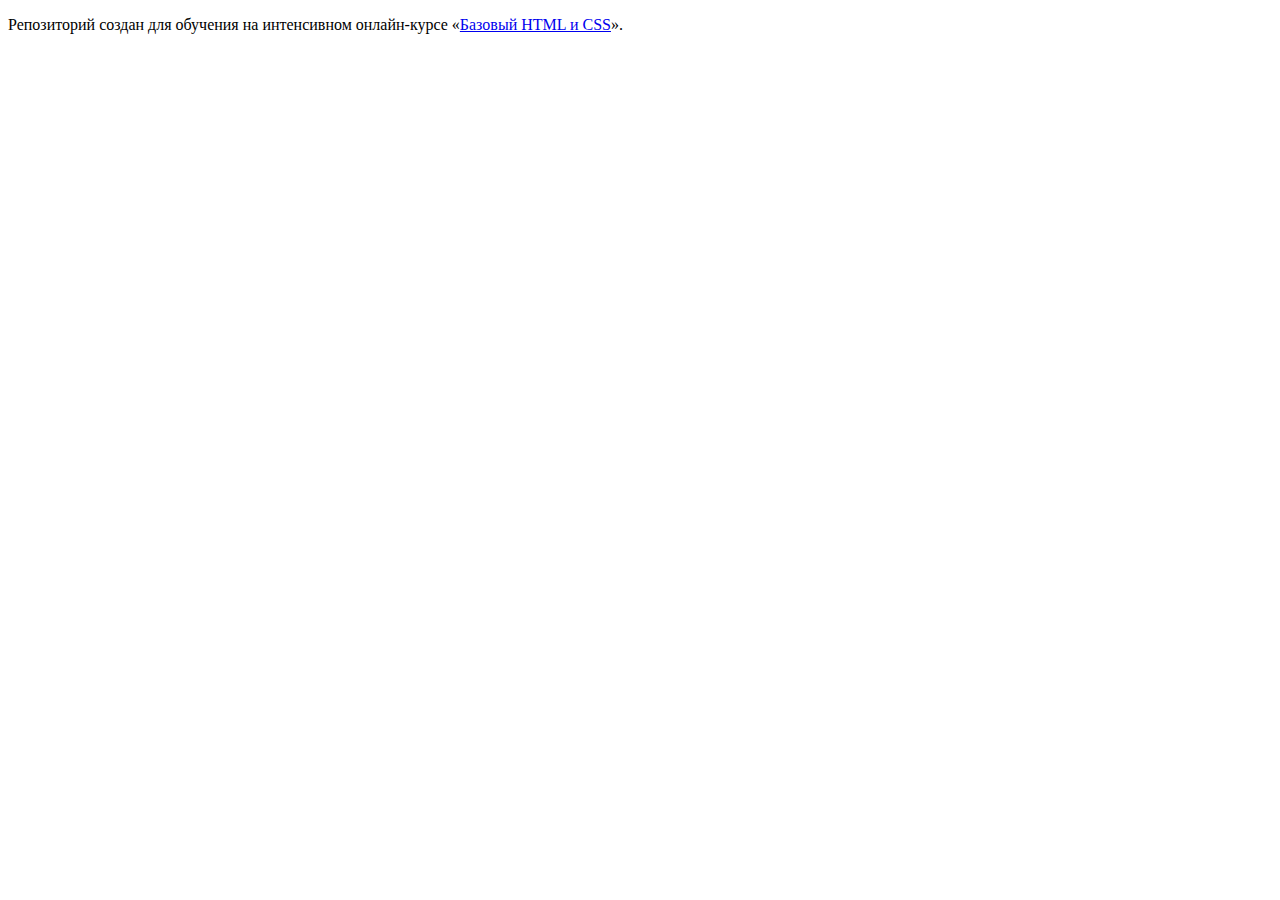
==== index.html @ 3ec3eef1 ":hatching_chick:" ====
<!DOCTYPE html>
<html lang="ru">
  <head>
    <meta charset="utf-8">
    <title>HTML Academy: Девайс</title>
  </head>
  <body>

    <p>Репозиторий создан для обучения на интенсивном онлайн‑курсе «<a href="https://htmlacademy.ru/intensive/htmlcss">Базовый HTML и CSS</a>».</p>

  </body>
</html>
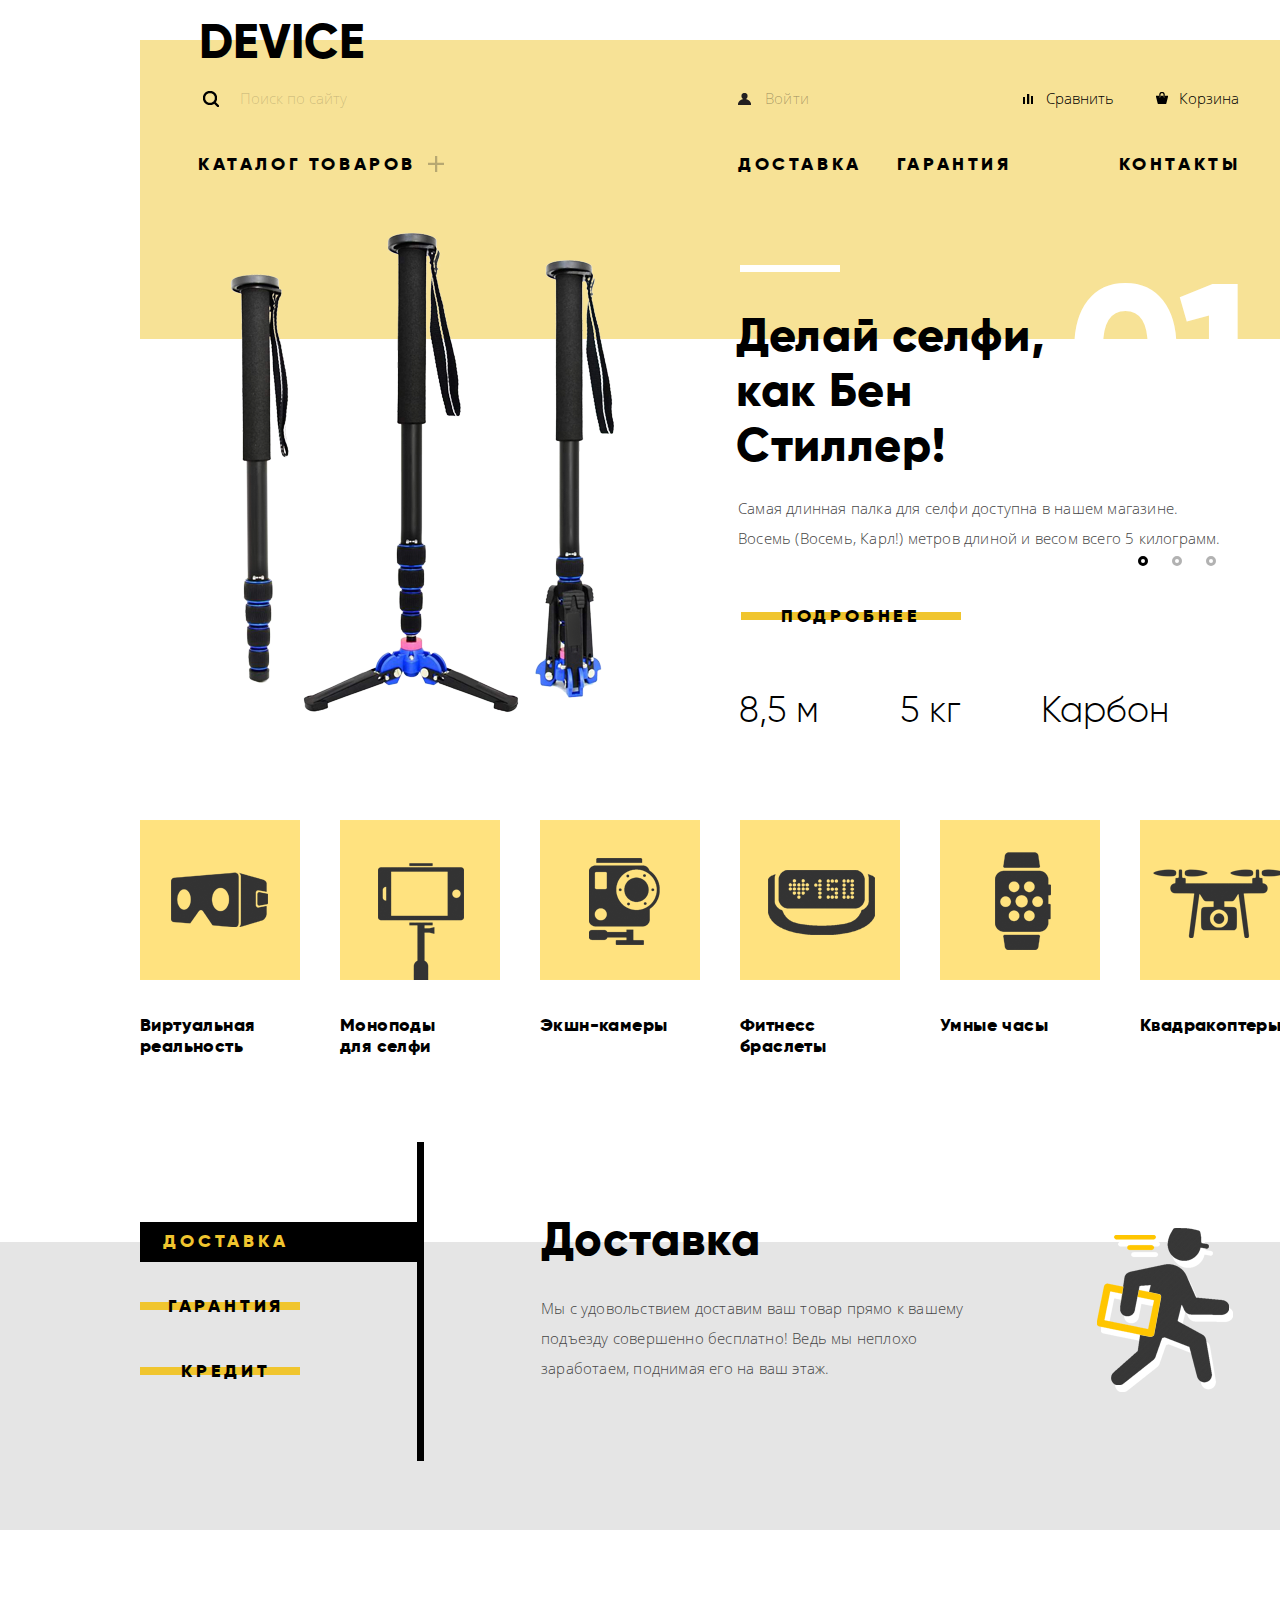
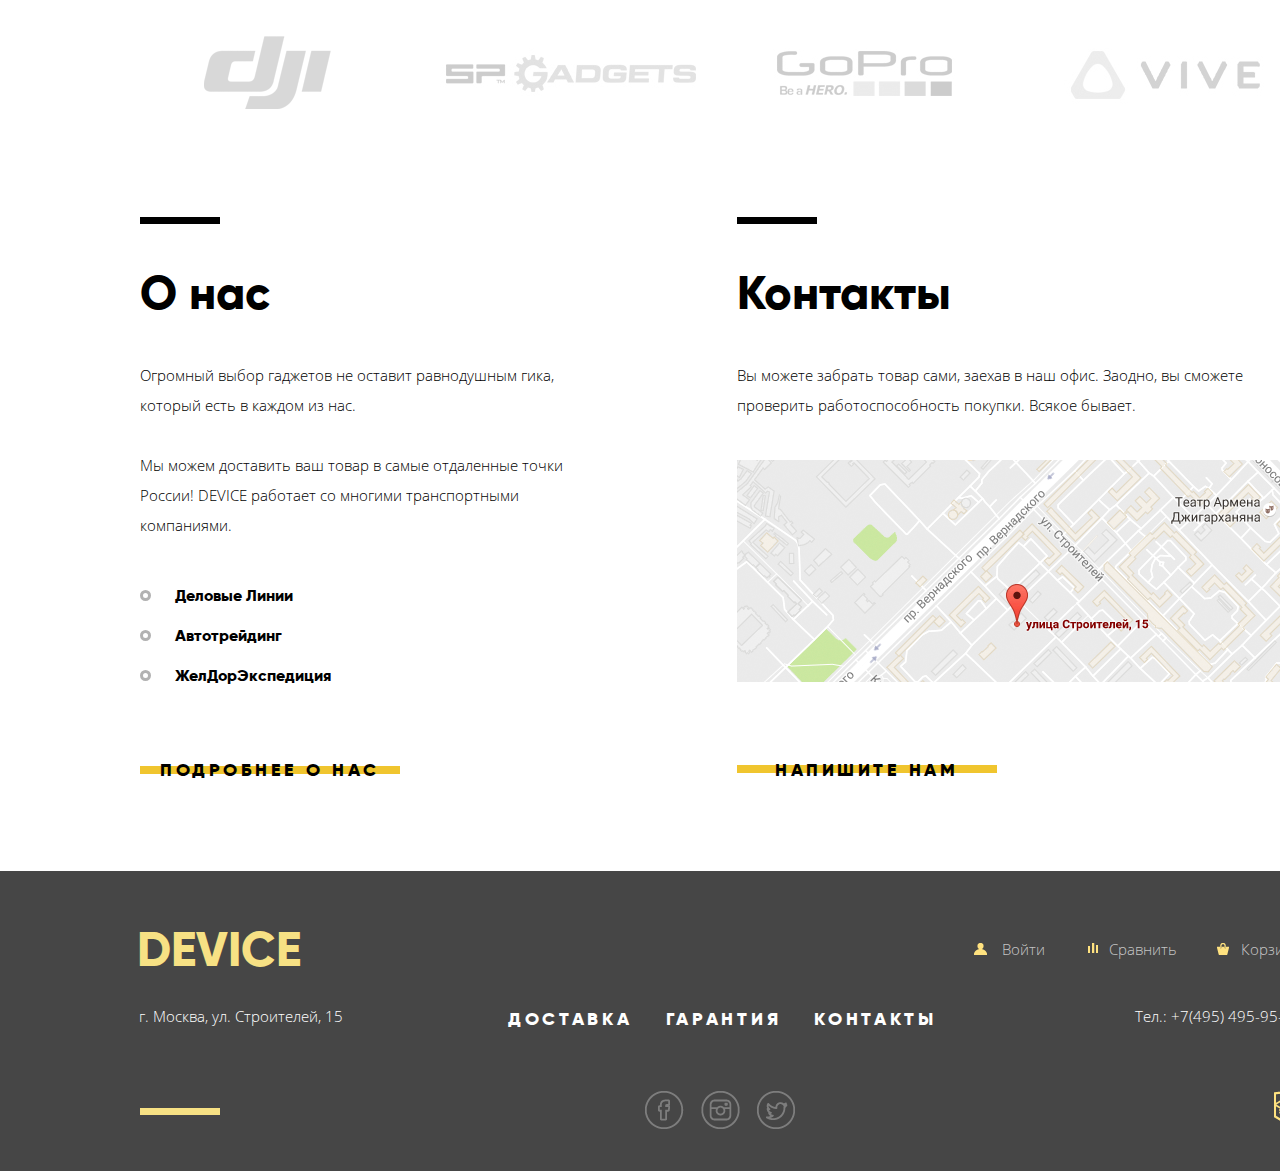
==== commit a5fb11fe: "Изменения" ====
--- a/index.html
+++ b/index.html
@@ -1,12 +1,331 @@
 <!DOCTYPE html>
 <html lang="ru">
-  <head>
-    <meta charset="utf-8">
-    <title>HTML Academy: Девайс</title>
-  </head>
-  <body>
-
-    <p>Репозиторий создан для обучения на интенсивном онлайн‑курсе «<a href="https://htmlacademy.ru/intensive/htmlcss">Базовый HTML и CSS</a>».</p>
-
+<head>
+  <meta charset="UTF-8">
+  <title>Document</title>
+  <link rel="stylesheet" href="css/style.min.css">
+  <link rel="stylesheet" href="css/font-awesome.css">
+</head>
+<body>
+<header class="main-header">
+    <div class="main-header__wrapper  main-header__wrapper--padding">
+      <h1 class="main-header__logo"><a class="main-header__logo-link" href="#">Device</a></h1>
+      <div class="main-header__work">
+        <form class="main-header__form">
+          <input class="main-header__search" type="text" placeholder="Поиск по сайту">
+          <button class="main-header__submit">Найти</button>
+        </form>
+        <ul class="main-header__work-list">
+          <li class="main-header__work-item">
+            <a class="main-header__work-link  main-header__work-link--padding  main-header__work-link--margin2  main-header__work-link--back1" href="#">Войти</a>
+          </li>
+          <li class="main-header__work-item">
+            <a class="main-header__work-link  main-header__work-link--back2  main-header__work-link--margin" href="#">Сравнить</a>
+          </li>
+          <li class="main-header__work-item">
+            <a class="main-header__work-link  main-header__work-link--back3" href="#">Корзина</a>
+          </li>
+        </ul>
+      </div>
+      <ul class="main-nav">
+        <li class="main-nav__item">
+          <a class="main-nav__link  main-nav__link--margin1" href="catalog.html">Каталог товаров</a>
+          <nav class="main-nav__menu">
+            <ul class="main-nav__menu-list">
+              <li class="main-nav__meni-item">
+                <a class="main-nav__menu__link" href="#">Виртуальная реальность</a>
+              </li>
+              <li class="main-nav__meni-item">
+                <a class="main-nav__menu__link" href="#">Моноподы для селфи</a>
+              </li>
+              <li class="main-nav__meni-item">
+                <a class="main-nav__menu__link" href="#">Экшн-камеры</a>
+              </li>
+            </ul>
+            <ul class="main-nav__menu-list  main-nav__menu-list--margin">
+              <li class="main-nav__meni-item">
+                <a class="main-nav__menu__link" href="#">Фитнес-браслеты</a>
+              </li>
+              <li class="main-nav__meni-item">
+                <a class="main-nav__menu__link" href="#">Умные часы</a>
+              </li>
+            </ul>
+            <ul class="main-nav__menu-list">
+              <li class="main-nav__meni-item">
+                <a class="main-nav__menu__link" href="#">Квадрокоптеры</a>
+              </li>
+            </ul>
+          </nav>
+        </li>
+        <li class="main-nav__item">
+          <a class="main-nav__link  main-nav__link--margin2" href="#">Доставка</a>
+        </li>
+        <li class="main-nav__item">
+          <a class="main-nav__link  main-nav__link--margin3" href="#">Гарантия</a>
+        </li>
+        <li class="main-nav__item">
+          <a class="main-nav__link  main-nav__link--margin4" href="#">Контакты</a>
+        </li>
+      </ul>
+    </div>
+  </header>
+
+  <main class="wrapper">
+    <section class="slider">
+      <input class="slider__input" type="radio" id="btn-1" name="toggle" checked>
+      <input class="slider__input" type="radio" id="btn-2" name="toggle">
+      <input class="slider__input" type="radio" id="btn-3" name="toggle">
+      <div class="slider__controls">
+        <label class="slider__label" for="btn-1"></label>
+        <label class="slider__label" for="btn-2"></label>
+        <label class="slider__label" for="btn-3"></label>
+      </div>
+      <div class="slider__list">
+        <div class="slider__item  slider__item--back1">
+            <h2 class="slider__title">Делай селфи, как Бен Стиллер!</h2>
+            <p class="slider__desc">Самая длинная палка для селфи доступна в нашем магазине. Восемь (Восемь, Карл!) метров длиной и весом всего 5 килограмм.
+            </p>
+            <div class="slider__block">
+              <a class="slider__link" href="#">Подробнее</a>
+            </div>
+            <table class="slider__table">
+              <tr class="slider__table-row">
+                <td class="slider__table-column  slider__table-column--padding">8,5 м</td>
+                <td class="slider__table-column  slider__table-column--padding">5 кг</td>
+                <td class="slider__table-column">Карбон</td>
+              </tr>
+              <tr class="slider__table-row">
+                <td class="slider__table-column  slider__table-column--text">Длина палки</td>
+                <td class="slider__table-column  slider__table-column--text">Вес палки</td>
+                <td class="slider__table-column  slider__table-column--text">Материал</td>
+              </tr>
+            </table>
+            <p class="slider__number">01</p>
+        </div>
+        <div class="slider__item  slider__item--back2">
+            <h2 class="slider__title">Худеем правильно!</h2>
+            <p class="slider__desc  slider__desc--padding">Мотивирующие фитнесс-браслеты помогут найти в себе силы не пропускатть занятия и соблюдать диету.</p>
+            <div class="slider__block">
+              <a class="slider__link" href="#">Подробнее</a>
+            </div>
+            <table class="slider__table">
+              <tr class="slider__table-row">
+                <td class="slider__table-column">48 часов</td>
+              </tr>
+              <tr class="slider__table-row">
+                <td class="slider__table-column   slider__table-column--text">Без подзарядки</td>
+              </tr>
+            </table>
+            <p class="slider__number">02</p>
+        </div>
+
+        <div class="slider__item  slider__item--back3">
+            <h2 class="slider__title  slider__title--padding">Порхает как бабочка, жалит как пчела!</h2>
+            <p class="slider__desc  slider__desc--padding2">Этот обычный, на первый взгляд, квадрокоптер оснащен мощным лазером, замаскированным под стандартную камеру.</p>
+            <div class="slider__block">
+              <a class="slider__link" href="#">Подробнее</a>
+            </div>
+            <table class="slider__table">
+              <tr class="slider__table-row">
+                <td class="slider__table-column  slider__table-column--padding  slider__table-column--padding2">800 м</td>
+                <td class="slider__table-column">50 м</td>
+              </tr>
+              <tr class="slider__table-row">
+                <td class="slider__table-column   slider__table-column--text">Дальность полета</td>
+                <td class="slider__table-column   slider__table-column--text">Радиус поражения</td>
+              </tr>
+            </table>
+            <p class="slider__number">03</p>
+        </div>
+
+      </div>
+    </section>
+
+    <section class="popular">
+      <ul class="popular__list">
+        <li class="popular__item">
+          <a href="#" class="popular__link  popular__link--background1">Виртуальная реальность</a>
+        </li>
+        <li class="popular__item">
+          <a href="#" class="popular__link  popular__link--background2  popular__link--padding">Моноподы для селфи</a>
+        </li>
+        <li class="popular__item">
+          <a href="#" class="popular__link  popular__link--background3">Экшн-камеры</a>
+        </li>
+        <li class="popular__item">
+          <a href="#" class="popular__link  popular__link--background4">Фитнесс браслеты</a>
+        </li>
+        <li class="popular__item">
+          <a href="#" class="popular__link  popular__link--background5">Умные часы</a>
+        </li>
+        <li class="popular__item">
+          <a href="#" class="popular__link  popular__link--background6">Квадракоптеры</a>
+        </li>
+      </ul>
+    </section>
+
+    <section class="services">
+      <input class="services__input" type="radio" id="btn-4" name="toggle1" checked>
+      <input class="services__input" type="radio" id="btn-5" name="toggle1">
+      <input class="services__input" type="radio" id="btn-6" name="toggle1">
+      <div class="services__controls">
+        <label class="services__label" for="btn-4">
+          <span class="services__name">
+            <span class="services__name-text">Доставка</span>
+          </span>
+        </label>
+        <label class="services__label" for="btn-5">
+          <span class="services__name">
+            <span class="services__name-text">Гарантия</span>
+          </span>
+        </label>
+        <label class="services__label" for="btn-6">
+          <span class="services__name">
+            <span class="services__name-text">Кредит</span>
+          </span>
+        </label>
+      </div>
+      <div class="services__list">
+        <div class="services__item  services__item--back1">
+          <h3 class="services__title">Доставка</h3>
+          <p class="services__desc">Мы с удовольствием доставим ваш товар прямо к вашему <span>подъезду совершенно бесплатно! Ведь мы неплохо заработаем, поднимая его на ваш этаж.</span>
+          </p>
+        </div>
+        <div class="services__item  services__item--back2">
+          <h3 class="services__title">Гарантия</h3>
+          <p class="services__desc  services__desc--padding">Если из-за возгарания купленного у нас товара у вас сгорит <span>дом &#8212; не периживайте, мы выдадим вам новый. Товар, не дом, конечно же.</span>
+          </p>
+        </div>
+        <div class="services__item  services__item--back3">
+          <h3 class="services__title">Кредит</h3>
+          <p class="services__desc  services__desc--padding2">Залезть в долговую яму стало проще! Кредитные <span>консультанты подберут для вас наиболее выгодные условия кредита. Выгодные для нашего банка, разумеется.</span>
+          </p>
+        </div>
+      </div>
+      <div class="services__background"></div>
+    </section>
+
+    <section class="logotypes">
+        <ul class="logotypes__list">
+           <li class="logotypes__item">
+              <a class="logotypes__link  logotypes__link--background1" href="#"></a>
+           </li>
+            <li class="logotypes__item">
+              <a class="logotypes__link  logotypes__link--background2" href="#"></a>
+           </li>
+            <li class="logotypes__item">
+              <a class="logotypes__link  logotypes__link--background3" href="#"></a>
+           </li>
+            <li class="logotypes__item">
+              <a class="logotypes__link  logotypes__link--background4" href="#"></a>
+           </li>
+        </ul>
+    </section>
+    <section class="information">
+      <div class="information__list  information__list--margin">
+        <h2 class="information__title">О нас</h2>
+        <p class="information__desc">Огромный выбор гаджетов не оставит равнодушным гика, который есть в каждом из нас.</p>
+        <p class="information__desc  information__desc--margin">Мы можем доставить ваш товар в самые отдаленные точки России! DEVICE работает со многими транспортными компаниями.</p>
+        <ul class="infomarmation__delivery-list">
+          <li class="information__delivery-item">
+            <a class="information__delivery-link" href="#">Деловые Линии</a>
+          </li>
+          <li class="information__delivery-item">
+            <a class="information__delivery-link" href="#" >Автотрейдинг</a>
+          </li>
+          <li class="information__delivery-item">
+            <a class="information__delivery-link" href="#">ЖелДорЭкспедиция</a>
+          </li>
+        </ul>
+        <div class="information__block">
+          <a class="information__link" href="#">Подробнее о нас</a>
+        </div>
+      </div>
+      <div class="information__list  information__list--width">
+        <h2 class="information__title">Контакты</h2>
+        <p class="information__desc  information__desc--right">Вы можете забрать товар сами, заехав в наш офис. Заодно, вы сможете проверить работоспособность покупки. Всякое бывает.</p>
+        <a class="information__map" href="map.html" target="_blank"><a>
+        <div class="information__block  information__block--top">
+          <a class="information__button" href="feedback.html" target="_blank">Напишите нам</a>
+        </div>
+      </div>
+    </section>
+  </main>
+
+  <footer class="main-footer">
+    <div class="main-footer__block  main-footer__block--margin">
+      <a class="main-footer__logo" href="#">Device</a>
+      <ul class="main-footer__menu-list">
+        <li class="main-footer__menu-item">
+          <a class="main-footer__menu-link  main-footer__menu-link--back1" href="#">Войти</a>
+        </li>
+        <li class="main-footer__menu-item">
+          <a class="main-footer__menu-link  main-footer__menu-link--back2" href="#">Сравнить</a>
+        </li>
+        <li class="main-footer__menu-item">
+          <a class="main-footer__menu-link  main-footer__menu-link--back3" href="#">Корзина</a>
+        </li>
+      </ul>
+    </div>
+    <div class="main-footer__block  main-footer__block--margin2">
+      <p class="main-footer__block-contact">г. Москва, ул. Строителей, 15</p>
+      <ul class="main-footer__inform-list">
+        <li class="main-footer__inform-item">
+          <a class="main-footer__inform-link" href="#">Доставка</a>
+        </li>
+        <li class="main-footer__inform-item">
+          <a class="main-footer__inform-link" href="#">Гарантия</a>
+        </li>
+        <li class="main-footer__inform-item">
+          <a class="main-footer__inform-link" href="#">Контакты</a>
+        </li>
+      </ul>
+      <p class="main-footer__block-contact">Тел.: +7(495) 495-95-95</p>
+    </div>
+    <div class="main-footer__block">
+      <div class="main-footer__box"></div>
+      <ul class="main-footer__social">
+        <li class="main-footer__social-item">
+          <a class="main-footer__social-link  main-footer__social-link--fb" href="#">Facebook</a>
+        </li>
+        <li class="main-footer__social-item">
+          <a class="main-footer__social-link  main-footer__social-link--inst" href="#">Twitter</a>
+        </li>
+        <li class="main-footer__social-item">
+          <a class="main-footer__social-link  main-footer__social-link--tw" href="#">Skype</a>
+        </li>
+      </ul>
+      <a class="main-footer__logo-html" href="#">Логотип HTMLAcademy</a>
+    </div>
+  </footer>
+
+  <div class="feedback">
+    <form class="feedback__form" action="#">
+      <label class="feedback__title">
+        <span class="feedback__name">Ваше имя:</span>
+        <input class="feedback__input" type="text" name="firstname" placeholder="Представьтесь пожалуйста">
+      </label>
+      <label class="feedback__title">
+        <span class="feedback__name">Ваш e-mail:</span>
+        <input class="feedback__input" type="text" name="email" placeholder="Для отправки ответа">
+      </label>
+      <label class="feedback__title  feedback__title--margin">
+        <span class="feedback__name  feedback__name--margin">Текст письма:</span>
+        <textarea class="feedback__textarea" name="feedback-textarea" cols="30" rows="10" placeholder="В свободной форме"></textarea>
+      </label>
+      <div class="feedback__box">
+        <button class="feedback__button">Отправить</button>
+      </div>
+    </form>
+    <button class="feedback__close" type="submit">Закрыть</button>
+  </div>
+  <div class="overlay"></div>
+  <div class="mappopup">
+    <div id="yandex-map"></div>
+    <button class="mappopup__close" type="submit">Закрыть</button>
+  </div>
+
+  <script src="js/popup.js"></script>
+  <script type="text/javascript" charset="utf-8" async src="https://api-maps.yandex.ru/services/constructor/1.0/js/?sid=axMKUWhs2ob51MTgfNLLD0__fMbJpVZ6&amp;width=994&amp;height=593&amp;lang=ru_RU&amp;sourceType=constructor&amp;scroll=true&amp;id=yandex-map"></script>
   </body>
-</html>
+  </html>
--- a/css/style.min.css
+++ b/css/style.min.css
@@ -0,0 +1,2 @@
+/*! normalize.css v4.1.1 | MIT License | github.com/necolas/normalize.css */
+body,html{height:100%}html{-ms-text-size-adjust:100%;-webkit-text-size-adjust:100%;font-family:sans-serif}body{margin:0;display:flex;flex-direction:column;background:#fff;font-size:15px;color:#000;font-family:"Gilroy",arial,sans-serif;font-weight:800;font-style:normal;background:gray}article,aside,details,figcaption,figure,footer,header,main,menu,nav,section,summary{display:block}audio,canvas,progress,video{display:inline-block}audio:not([controls]){display:none;height:0}progress,sub,sup{vertical-align:baseline}[hidden],template{display:none}a{background-color:transparent;-webkit-text-decoration-skip:objects}a:active,a:hover{outline-width:0}abbr[title]{border-bottom:none;text-decoration:underline dotted}b,strong{font-weight:bolder}dfn{font-style:italic}h1{font-size:2em;margin:.67em 0}mark{background-color:#ff0;color:#000}small{font-size:80%}sub,sup{font-size:75%;line-height:0;position:relative}sub{bottom:-.25em}sup{top:-.5em}img{border-style:none}svg:not(:root){overflow:hidden}code,kbd,pre,samp{font-family:monospace,monospace;font-size:1em}figure{margin:1em 40px}hr{box-sizing:content-box;height:0}button,input,select,textarea{font:inherit;margin:0}optgroup{font-weight:700}button,hr,input{overflow:visible}button,select{text-transform:none}[type=reset],[type=submit],button,html [type=button]{-webkit-appearance:button}[type=button]::-moz-focus-inner,[type=reset]::-moz-focus-inner,[type=submit]::-moz-focus-inner,button::-moz-focus-inner{border-style:none;padding:0}[type=button]:-moz-focusring,[type=reset]:-moz-focusring,[type=submit]:-moz-focusring,button:-moz-focusring{outline:1px dotted ButtonText}fieldset{border:1px solid silver;margin:0 2px;padding:.35em .625em .75em}legend{color:inherit;display:table;max-width:100%;white-space:normal}textarea{overflow:auto}[type=checkbox],[type=radio],legend{box-sizing:border-box;padding:0}[type=number]::-webkit-inner-spin-button,[type=number]::-webkit-outer-spin-button{height:auto}[type=search]{-webkit-appearance:textfield;outline-offset:-2px}[type=search]::-webkit-search-cancel-button,[type=search]::-webkit-search-decoration{-webkit-appearance:none}::-webkit-input-placeholder{color:inherit;opacity:.54}::-webkit-file-upload-button{-webkit-appearance:button;font:inherit}@font-face{font-family:"Gilroy";src:url(../fonts/gilroy/Gilroyextrabold.ttf);font-weight:800;font-style:normal}@font-face{font-family:"Gilroy";src:url(../fonts/gilroy/Gilroylight.ttf);font-weight:300;font-style:normal}@font-face{font-family:"OpenSans";src:url(../fonts/open_sans/OpenSans-Light.ttf);font-weight:300;font-style:normal}@font-face{font-family:"OpenSans";src:url(../fonts/open_sans/OpenSans-Regular.ttf);font-weight:400;font-style:normal}.main-header{position:relative;margin:0 auto;width:1440px;background:#fff}.main-header__wrapper{margin-top:40px;margin-left:140px;margin-right:140px;padding-top:43px;padding-bottom:166px;background:#f7e296;z-index:2}.main-header__logo{position:absolute;top:0;left:139px;margin:0 0 17px}.main-header__logo-link{display:inline-block;margin-left:60px;margin-top:18px;font-size:48px;line-height:48px;text-transform:uppercase;text-decoration:none;cursor:pointer;color:#000;letter-spacing:.3px}.main-header__logo-link:hover{color:#464646}.main-header__logo-link:active{color:#666}.main-header__work{display:flex;justify-content:space-between;margin-right:20px;margin-bottom:42px;background:#f7e296}.main-header__form{display:flex;position:relative;margin-left:60px}.main-header__form::before{content:'';position:absolute;top:8px;left:3px;width:16px;height:16px;background:url(../img/sprites.png) -460px -5px no-repeat}.main-header__form:active .main-header__submit,.main-header__form:focus .main-header__submit,.main-header__search:focus+.main-header__submit{opacity:1}.main-header__search{margin:0;padding:0 80px 0 40px;outline:0;border:0;width:237px;font-family:"OpenSans",arial,sans-serif;height:30px;font-weight:300;color:rgba(0,0,0,.3);background:#f7e296}.main-header__search:hover{color:rgba(0,0,0,.6)}.main-header__search:focus{box-shadow:0 2px 0 #000;color:#000}.main-header__submit{position:absolute;right:-53px;bottom:-2px;margin:0;padding:5px;background:#fff;font-family:"OpenSans",arial,sans-serif;outline:0;font-weight:300;line-height:15px;border:2px solid #000;opacity:0}.main-header__submit:hover{color:#fff;background:#000}.main-header__submit:active{background:#000;color:rgba(255,255,255,.3)}.main-header__work-list{display:flex;justify-content:flex-end;flex-grow:1;margin:5px 41px 0 0;padding:0;list-style:none;font-family:"OpenSans",arial,sans-serif}.main-header__work-item,.main-nav__item:hover .main-nav__menu{display:flex}.main-header__work-link{position:relative;display:block;margin-right:0;margin-left:40px;text-decoration:none;color:#000;font-weight:300;padding-left:25px}.main-header__work-link--margin{margin-left:61px}.main-header__work-link--margin2{margin-right:151px}.main-header__work-link--padding{font-weight:300;color:rgba(0,0,0,.3);padding-left:0;margin-left:18px}.main-header__work-link--back1{padding-left:29px;letter-spacing:.2px}.main-header__work-link--back1::before{background:url(../img/sprites.png) -763px -3px no-repeat}.main-header__work-link--back1:hover::before{background:url(../img/sprites.png) -740px -3px no-repeat}.main-header__work-link--back1:active::before{background:url(../img/sprites.png) -671px -3px no-repeat}.main-header__work-link--back2::before{background:url(../img/sprites.png) -137px -2px no-repeat}.main-header__work-link--back2:hover::before{background:url(../img/sprites.png) -177px -2px no-repeat}.main-header__work-link--back2:active::before{background:url(../img/sprites.png) -197px -2px no-repeat}.main-header__work-link--back3::before{background:url(../img/sprites.png) -5px -4px no-repeat}.main-header__work-link--back3:hover::before{background:url(../img/sprites.png) -49px -4px no-repeat}.main-header__work-link--back3:active::before{background:url(../img/sprites.png) -71px -4px no-repeat}.main-header__work-link:hover{color:#7a7152}.main-header__work-link:active{color:#b8a974}.main-header__work-link::before{content:'';position:absolute;top:3px;left:2px;width:15px;height:14px}.main-nav{display:flex;flex-wrap:nowrap;list-style:none;margin:0 57px 0 58px;padding:0;font-weight:300;background:#f7e296}.main-nav__item,.main-nav__link{position:relative}.main-nav__link{display:block;text-decoration:none;color:#000;font-size:18px;line-height:18px;text-transform:uppercase;font-weight:800;letter-spacing:3.6px}.main-nav__link--margin1{padding-right:28px}.main-nav__link--margin1::before{content:'';position:absolute;top:0;right:0;width:16px;height:17px;background:url(../img/sprites.png) -382px -4px no-repeat}.main-nav__link--margin2{margin-left:294px;flex-grow:2}.main-nav__link--margin3{margin-left:35px;margin-right:107px;flex-grow:2}.main-nav__link:hover{color:rgba(0,0,0,.6)}.main-nav__link:hover::before{background:url(../img/sprites.png) -408px -4px no-repeat}.main-nav__link:active{color:rgba(0,0,0,.3)}.main-nav__link:active::before{background:url(../img/sprites.png) -434px -4px no-repeat}.main-nav__menu{display:none;position:absolute;top:20px;left:-58px;width:1040px;margin:0;padding:16px 60px 26px;background:#f7e296;z-index:10}.main-nav__menu-list{list-style:none;padding:7px 0;margin:0 60px 0 0}.main-nav__menu-list--margin{margin-right:75px}.main-nav__menu__link{display:inline-block;margin-bottom:0;text-decoration:none;font-family:"OpenSans",arial,sans-serif;color:#000;font-size:15px;line-height:36px;letter-spacing:.1px}.main-nav__menu__link:hover{color:rgba(0,0,0,.6)}.main-nav__menu__link:active{color:rgba(0,0,0,.3)}.popular{margin:-19px 140px 55px}.popular__list{display:flex;flex-wrap:nowrap;justify-content:space-between;margin:0;padding:0;list-style:none}.popular__item{width:160px;margin-right:40px}.popular__item:nth-child(6n+6){margin-right:0}.popular__link{display:block;padding-top:195px;padding-bottom:30px;color:#000;font-size:18px;line-height:21px;text-decoration:none;letter-spacing:.4px}.popular__link--padding{padding-right:50px}.information__block:active .information__button,.information__block:active .information__link,.popular__link:active{color:rgba(0,0,0,.3)}.popular__link--background1{background:url(../img/sprites3.png) -633px -28px no-repeat,url(../img/popular.png) no-repeat}.popular__link--background1:hover{background:url(../img/sprites3.png) -633px -28px no-repeat,url(../img/popular-1.png) no-repeat}.popular__link--background1:active{background:url(../img/sprites3.png) -890px -28px no-repeat,url(../img/popular-1.png) no-repeat}.popular__link--background2{background:url(../img/sprites3.png) -1140px -37px no-repeat,url(../img/popular.png) no-repeat}.popular__link--background2:hover{background:url(../img/sprites3.png) -1140px -37px no-repeat,url(../img/popular-1.png) no-repeat}.popular__link--background2:active{background:url(../img/sprites3.png) -1386px -37px no-repeat,url(../img/popular-1.png) no-repeat}.popular__link--background3{background:url(../img/sprites3.png) -1621px -42px no-repeat,url(../img/popular.png) no-repeat}.popular__link--background3:hover{background:url(../img/sprites3.png) -1621px -42px no-repeat,url(../img/popular-1.png) no-repeat}.popular__link--background3:active{background:url(../img/sprites3.png) -1852px -42px no-repeat,url(../img/popular-1.png) no-repeat}.popular__link--background4{background:url(../img/sprites3.png) -2104px -30px no-repeat,url(../img/popular.png) no-repeat}.popular__link--background4:hover{background:url(../img/sprites3.png) -2104px -30px no-repeat,url(../img/popular-1.png) no-repeat}.popular__link--background4:active{background:url(../img/sprites3.png) -2371px -30px no-repeat,url(../img/popular-1.png) no-repeat}.popular__link--background5{background:url(../img/sprites3.png) -2611px -48px no-repeat,url(../img/popular.png) no-repeat}.popular__link--background5:hover{background:url(../img/sprites3.png) -2611px -48px no-repeat,url(../img/popular-1.png) no-repeat}.popular__link--background5:active{background:url(../img/sprites3.png) -2827px -48px no-repeat,url(../img/popular-1.png) no-repeat}.popular__link--background6{background:url(../img/sprites3.png) -67px -31px no-repeat,url(../img/popular.png) no-repeat}.popular__link--background6:hover{background:url(../img/sprites3.png) -67px -31px no-repeat,url(../img/popular-1.png) no-repeat}.popular__link--background6:active{background:url(../img/sprites3.png) -359px -31px no-repeat,url(../img/popular-1.png) no-repeat}.logotypes{margin-left:100px;margin-right:140px;margin-bottom:93px}.logotypes__list{display:flex;justify-content:space-between;list-style:none}.logotypes__link{display:block;width:260px;height:100px}.logotypes__link--background1{background:url(../img/logo-1.png) no-repeat}.logotypes__link--background1:hover{background:url(../img/logo-1-2.png) no-repeat}.logotypes__link--background2{background:url(../img/logo-2.png) no-repeat}.logotypes__link--background2:hover{background:url(../img/logo-2-2.png) no-repeat}.logotypes__link--background3{background:url(../img/logo-3.png) no-repeat}.logotypes__link--background3:hover{background:url(../img/logo-3-2.png) no-repeat}.logotypes__link--background4{background:url(../img/logo-4.png) no-repeat}.logotypes__link--background4:hover{background:url(../img/logo-4-2.png) no-repeat}.wrapper{flex:1 0 auto;width:1440px;margin:0 auto;background:#fff}.information{display:flex;margin-left:140px;margin-right:140px;padding-bottom:82px}.information__list{width:51%}.information__list--width{width:49%}.information__list--margin{margin-right:10px}.information__title{position:relative;margin:0 0 43px;padding-top:53px;font-size:47px;line-height:47px}.information__title::before{content:'';position:absolute;top:0;left:0;width:80px;height:7px;background:#000}.information__desc{margin:0 0 30px;padding:0 120px 0 0;font-family:"OpenSans",arial,sans-serif;line-height:30px;font-weight:300}.information__desc--margin{margin-bottom:46px}.information__desc--right{padding-right:40px;margin-bottom:40px}.infomarmation__delivery-list{padding:0;margin:0 0 67px;list-style-type:none}.information__delivery-link{position:relative;display:block;margin-bottom:21px;padding-left:35px;font-size:16px;color:#000;text-decoration:none}.information__delivery-link::before{content:'';position:absolute;top:4px;left:0;width:5px;height:5px;border-radius:50%;border:3px solid #b2b2b2}.information__block{text-align:center;width:260px}.information__block::after{content:'';position:relative;display:block;top:-15px;z-index:1;border-bottom:8px solid #f0c52e}.information__block--top::after{top:-16px}.information__block:hover{background:#f0c52e}.information__link{position:relative;display:inline-block;margin:0;padding-top:7px;text-decoration:none;text-transform:uppercase;color:#000;font-size:18px;text-align:center;letter-spacing:3.5px;z-index:2}.information__map{display:block;margin-bottom:70px;width:560px;height:222px;background:url(../img/map.png) no-repeat,#ebecec}.information__button{position:relative;display:inline-block;margin:0;padding-top:7px;text-decoration:none;text-transform:uppercase;color:#000;background:0 0;border:none;outline:none;font-size:18px;text-align:center;letter-spacing:3.5px;z-index:2}.main-footer{margin:0 auto;width:1164px;padding-left:137px;padding-right:139px;padding-bottom:40px;background:#464646}.main-footer__block{display:flex;justify-content:space-between;vertical-align:middle}.main-footer__block--margin{margin-top:55px;margin-bottom:27px}.main-footer__block--margin2{margin-left:2px;margin-bottom:57px}.main-footer__menu-list{display:flex;margin-top:13px;list-style:none;font-family:"OpenSans",arial,sans-serif;font-weight:300}.main-footer__menu-link{display:block;position:relative;margin-left:40px;padding-left:24px;text-decoration:none;color:rgba(255,255,255,.7)}.main-footer__menu-link:hover{color:#fff}.main-footer__menu-link:active{color:rgba(255,255,255,.3)}.main-footer__menu-link::before{content:'';position:absolute;top:4px;left:0;width:14px;height:14px}.main-footer__menu-link--back1{padding-left:28px}.main-footer__menu-link--back1::before{background:url(../img/sprites.png) -648px -5px no-repeat}.main-footer__menu-link--back1:hover::before{background:url(../img/sprites.png) -694px -5px no-repeat}.main-footer__menu-link--back1:active::before{background:url(../img/sprites.png) -717px -5px no-repeat}.main-footer__menu-link--back2{padding-left:21px;margin-left:43px}.main-footer__menu-link--back2::before{background:url(../img/sprites.png) -157px -5px no-repeat}.main-footer__menu-link--back2:hover::before{background:url(../img/sprites.png) -217px -5px no-repeat}.main-footer__menu-link--back2:active::before{background:url(../img/sprites.png) -237px -5px no-repeat}.main-footer__menu-link--back3::before{background:url(../img/sprites.png) -27px -5px no-repeat}.main-footer__menu-link--back3:hover::before{background:url(../img/sprites.png) -93px -5px no-repeat}.main-footer__menu-link--back3:active::before{background:url(../img/sprites.png) -115px -5px no-repeat}.main-footer__logo{font-size:48px;line-height:48px;text-decoration:none;text-transform:uppercase;color:#f7e184}.main-footer__logo:hover{color:#f0c52e}.main-footer__logo:active{color:#796c3f}.main-footer__block-contact{margin:0;font-family:"OpenSans",arial,sans-serif;font-size:15px;line-height:30px;font-weight:300;text-decoration:none;color:#fff}.main-footer__inform-list{display:flex;list-style:none;margin:3px auto 0 165px;padding:0}.main-footer__inform-link{display:block;margin-right:33px;font-size:18px;line-height:30px;color:#fff;letter-spacing:3.7px;text-transform:uppercase;text-decoration:none}.main-footer__inform-link--margin{margin-right:43px}.main-footer__inform-link:hover{color:rgba(255,255,255,.6)}.main-footer__inform-link:active{color:rgba(255,255,255,.3)}.main-footer__box{margin-top:auto;margin-bottom:auto;margin-left:3px;width:80px;height:7px;background:#f7e184}.main-footer__social{display:flex;list-style:none;padding:0;margin:0 auto 0 425px}.main-footer__social-link{display:block;margin-right:16px;width:40px;height:40px;font-size:0}.main-footer__social-link--fb{background:url(../img/sprites2.png) -5px -5px no-repeat}.main-footer__social-link--fb:hover{background:url(../img/sprites2.png) -54px -5px no-repeat}.main-footer__social-link--fb:active{background:url(../img/sprites2.png) -103px -5px no-repeat}.main-footer__social-link--inst{background:url(../img/sprites2.png) -152px -5px no-repeat}.main-footer__social-link--inst:hover{background:url(../img/sprites2.png) -201px -5px no-repeat}.main-footer__social-link--inst:active{background:url(../img/sprites2.png) -250px -5px no-repeat}.main-footer__social-link--tw{background:url(../img/sprites2.png) -299px -5px no-repeat}.main-footer__social-link--tw:hover{background:url(../img/sprites2.png) -347px -5px no-repeat}.main-footer__social-link--tw:active{background:url(../img/sprites2.png) -395px -5px no-repeat}.main-footer__logo-html{width:27px;height:37px;font-size:0;background:url(../img/sprites.png) -257px -5px no-repeat}.main-footer__logo-html:hover{background:url(../img/sprites.png) -294px -5px no-repeat}.main-footer__logo-html:active{background:url(../img/sprites.png) -331px -5px no-repeat}.device-title{margin-top:38px;margin-left:200px;margin-bottom:17px;font-size:47px;line-height:47px;letter-spacing:.5px}.breadcrumbs{display:flex;padding:0;margin:0 0 41px 200px;list-style:none}.breadcrumbs__link{display:block;position:relative;margin-right:20px;padding-right:19px;text-decoration:none;font-size:14px;line-height:36px;font-family:"OpenSans",arial,sans-serif;font-weight:300;cursor:pointer}.breadcrumbs__link,.breadcrumbs__link:link{color:rgba(0,0,0,.3)}.breadcrumbs__link:hover{color:rgba(0,0,0,.6)}.breadcrumbs__link:active{color:rgba(0,0,0,.1)}.breadcrumbs__link::after{content:'';position:absolute;right:0;top:15px;width:4px;height:7px;background:url(../img/sprites.png) -368px -5px no-repeat}.breadcrumbs__link--back::after{background:0 0}.breadcrumbs__link--back{cursor:text}.breadcrumbs__link--back:active,.breadcrumbs__link--back:hover,.breadcrumbs__link--back:link{color:rgba(0,0,0,.3)}.product-filter{display:flex}.filter{width:468px;background:#eee}.filter__title{margin:0;padding:27px 68px 27px 200px;font-size:16px;line-height:16px;text-transform:uppercase;letter-spacing:3.7px;background:#dbdbdb}.filter__form{margin-right:68px;padding-top:69px;background:#eee}.filter__range{border-top:2px solid #000}.filter__range--margin{padding-bottom:3px}.filter__range{padding-top:11px;margin-bottom:29px;margin-left:198px}.filter__controls{position:relative}.filter__controls-title{display:block;font-size:18px;margin-bottom:20px;letter-spacing:.3px}.filter__controls-title--margin{margin-bottom:17px}.filter__scale{margin-top:36px;margin-bottom:15px;height:2px;background:#dbdbdb}.filter__bar{height:2px;background:#91c92f;margin-right:80px}.filter__toggle{position:absolute;top:51px;left:0;width:11px;height:11px;border-radius:50%;border:2px solid #000;background:#fff;cursor:pointer}.filter__toggle:active{border-color:#fff;background:#7eae29;box-shadow:0 2px 5px rgba(0,0,0,.75)}.filter__toggle--max{left:112px}.filter__price{display:flex;font-size:14px;line-height:22px;font-weight:300;color:#dbdbdb}.filter__max-price,.filter__min-price{margin-left:10px;width:40px;color:#dbdbdb;border:none;outline:none;background:#eee}.filter__checkbox,.filter__radio{position:relative;padding-left:40px;font-family:"OpenSans",arial,sans-serif;font-size:14px;line-height:40px;font-weight:300;color:#000;display:block}.filter__checkbox-input,.filter__radio-input{display:none}.filter__checkbox-input+.filter__checkbox-indicator{position:absolute;top:9px;left:0;width:23px;height:23px;background:#dbdbdb}.filter__checkbox-input+.filter__checkbox-indicator:hover{background:#cecece}.filter__checkbox-input+.filter__checkbox-indicator:active{background:#c4c4c4}.filter__checkbox-input:checked+.filter__checkbox-indicator::after{content:"";position:absolute;top:7px;left:7px;width:8px;height:4px;border-bottom:2px solid #000;border-left:2px solid #000;transform:rotate(-45deg)}.filter__radio-input+.filter__radio-indicator{position:absolute;top:7px;left:0;width:20px;height:20px;border:2px solid #dbdbdb;border-radius:50%}.filter__radio-input+.filter__radio-indicator:hover{border-color:#cecece}.filter__radio-input+.filter__radio-indicator:active{border-color:#c4c4c4}.filter__radio-input:checked+.filter__radio-indicator::after{content:"";position:absolute;top:50%;left:50%;margin-left:-5px;margin-top:-5px;width:6px;height:6px;border:2px solid #000;border-radius:50%}.filter__block{margin:0 0 30px 200px;padding:6px 0 0;text-align:center}.feedback__box::after,.filter__block::after,.product__block::after{content:'';position:relative;top:-16px;z-index:1;display:block;border-bottom:8px solid #f0c52e}.filter__block:hover{background:#f0c52e}.filter__block:active .filter__button{color:rgba(0,0,0,.3)}.filter__button{position:relative;margin:3px 0 0;text-transform:uppercase;border:none;outline:none;color:#000;font-size:18px;text-align:center;background:0 0;z-index:2;letter-spacing:3.8px}.product{padding-bottom:73px;width:970px;background:#fff}.product__filter-title{margin:0;padding:27px 0;font-size:16px;line-height:16px;text-transform:uppercase;letter-spacing:3.5px}.product__sort{display:flex;justify-content:space-between;padding-left:72px;padding-right:140px;background:#ebebeb}.product__sort-list{display:flex;list-style:none;font-family:"OpenSans",arial,sans-serif;margin-top:23px;margin-right:auto;margin-left:12px}.product__sort-link{margin-right:29px;text-decoration:none;font-size:14px;line-height:18px;color:rgba(0,0,0,.3)}.product__sort-link:hover{color:rgba(0,0,0,.6)}.product__sort-link--active,.product__sort-link:active{color:#000}.product__arrow{display:flex}.product__link{display:block;margin-top:30px;margin-left:24px;width:17px;height:9px;font-size:0}.product__link--back1{background:url(../img/sprites.png) -567px -5px no-repeat}.product__link--back1:hover{background:url(../img/sprites.png) -594px -5px no-repeat}.product__link--back1:active{background:url(../img/sprites.png) -621px -5px no-repeat}.product__link--back2{background:url(../img/sprites.png) -513px -5px no-repeat}.product__link--back2:hover{background:url(../img/sprites.png) -540px -5px no-repeat}.product__link--back2:active{background:url(../img/sprites.png) -486px -5px no-repeat}.product__link--active2{background:url(../img/sprites.png) -486px -5px no-repeat no-repeat}.product__list{display:flex;padding:0;margin:69px 0 41px 72px;flex-wrap:wrap;list-style:none}.product__item{position:relative;margin-right:40px;margin-bottom:52px}.product__item:nth-child(3),.product__item:nth-child(4){margin-bottom:0}.product-link,.product__pagination{display:flex;justify-content:space-between}.product-link{padding-top:34px;text-decoration:none;color:#000;font-size:18px;line-height:20px;letter-spacing:.25px}.product-link span{font-family:"OpenSans",arial,sans-serif;font-size:16px;color:#464646}.product__pagination{margin-left:72px;margin-right:138px;background:#ebebeb}.product__pagination-list{display:flex;list-style:none;margin:26px 178px 0 auto;padding:0}.product__pagination-link{margin-right:29px;color:rgba(0,0,0,.3);text-decoration:none;font-size:16px;line-height:16px}.product__pagination-link--active{color:#000}.product__pagination-direct{display:block;padding:28px 28px 26px 29px;font-size:16px;line-height:16px;text-decoration:none;text-transform:uppercase;color:#000;letter-spacing:3.4px}.product__pagination-direct--right{padding-right:25px}.product__pagination-direct:hover{background:#d9d9d9}.product__block:active .product__cart,.product__pagination-direct:active{color:rgba(0,0,0,.3)}.product__hover{position:absolute;display:none;flex-direction:column;top:0;left:0;width:360px;height:380px;background:rgba(238,238,238,.7)}.product__compare{margin-bottom:auto;margin-left:auto;margin-right:auto;background:0 0;border:none;outline:none;font-family:"OpenSans",arial,sans-serif;font-size:13px;line-height:36px;width:160px;color:rgba(0,0,0,.5)}.product__compare:hover{color:#000}.product__compare:active{color:rgba(0,0,0,.2)}.product__block,.product__cart{text-transform:uppercase;border:none;outline:none;font-size:18px;text-align:center;letter-spacing:2px;background:0 0}.product__block{width:200px;padding:6px 0 0;margin:auto auto 35px}.product__block:hover{background:#f0c52e;opacity:1}.product__cart{position:relative;margin:0;color:#000;z-index:2}.product__box{width:360px;height:380px}.product__box:hover .product__hover{display:flex}.feedback{display:none;position:fixed;top:0;bottom:0;left:0;right:0;margin:auto;padding:95px 100px 100px;height:350px;width:760px;background:#fff;z-index:11;box-shadow:10px 0 20px -15px #000,-10px 0 20px -15px #000}.feedback--block{display:block}.feedback__form{display:flex;flex-wrap:wrap}.feedback__title{display:block;margin-right:40px;margin-bottom:36px}.feedback__title--margin{margin-bottom:39px}.feedback__title:nth-child(2){margin-right:0}.feedback__name{display:block;margin-bottom:11px;font-size:18px;line-height:18px}.feedback__name--margin{margin-bottom:10px}.feedback__input,.feedback__textarea{width:320px;font-family:"OpenSans",arial,sans-serif;border:0;outline:0;font-size:14px;line-height:18px;padding:16px 20px;color:rgba(70,70,70,.4);background:#e5e5e5}.feedback__textarea{width:720px;height:124px;resize:none}.feedback__box,.feedback__button{text-transform:uppercase;border:none;outline:none;font-size:18px;text-align:center;background:0 0}.feedback__box{margin-top:auto;margin-bottom:35px;width:200px;padding:6px 0 0;letter-spacing:2px}.feedback__box:hover{background:#f0c52e;opacity:1}.feedback__box:active .feedback__button,.slider__block:active .slider__link{color:rgba(0,0,0,.3)}.feedback__button{position:relative;margin:0;color:#000;z-index:2;letter-spacing:3.5px}.feedback__close{position:absolute;right:22px;top:22px;font-size:0;width:55px;height:55px;border-radius:50%;border:none;outline:none;background:#f7e296}.feedback__close:hover{background:rgba(247,226,150,.6)}.feedback__close:active{background:rgba(247,226,150,.4)}.feedback__close::after,.feedback__close::before{content:'';position:absolute;width:26px;height:2px;background:#fff}.feedback__close:before{transform:rotate(45deg);left:14px}.feedback__close:after{left:16px;transform:rotate(-45deg)}.feedback--show{display:block;animation:bounce .7s}.feedback--error{animation:shake .6s}@keyframes bounce{0%{transform:translateY(-3000px)}70%{transform:translateY(30px)}90%{transform:translateY(-10px)}to{transform:translateY(0)}}@keyframes shake{0%,to{transform:translateX(0)}10%,30%,50%,70%,90%{transform:translateX(-10px)}20%,40%,60%,80%{transform:translateX(10px)}}.slider{position:relative;top:-110px;margin-left:140px;margin-right:140px;min-height:500px;overflow:hidden}.slider__item{position:absolute;top:0;left:0;padding-left:596px;padding-right:60px;min-height:500px}.slider__item--back1{background:url(../img/slider-1.png) 90px top no-repeat}.slider__item--back2{background:url(../img/slider-2.png) 116px 10px no-repeat}.slider__item--back3{background:url(../img/slider-3.png) 30px 65px no-repeat;padding-right:20px}.slider__input{display:none}.slider__title{position:relative;margin:36px 0 0;padding-top:43px;padding-right:105px;font-size:47px;line-height:55px;z-index:2;letter-spacing:.7px}.slider__title--padding{padding-right:0}.slider__title::before{content:'';position:absolute;top:0;left:4px;width:100px;height:7px;background:#fff}.slider__desc{margin:20px 0 43px 2px;padding:0 10px 0 0;font-size:15px;line-height:30px;font-family:"OpenSans",arial,sans-serif;font-weight:300;letter-spacing:.2px;color:#464646}.slider__desc--padding{padding-right:30px}.slider__desc--padding2{padding-right:80px}.slider__link{display:block}.slider__table{margin-left:2px;border-collapse:collapse}.slider__table-row{padding-bottom:10px}.slider__table-column{padding-bottom:12px;font-size:36px;line-height:36px;font-weight:300}.slider__table-column--text{font-size:13px;line-height:20px;font-family:"OpenSans",arial,sans-serif}.slider__table-column--padding{padding-right:80px}.slider__table-column--padding2{padding-right:60px}.slider__block{margin:0 0 56px 5px;padding:6px 0 0;text-align:center;width:220px}.slider__block::after{content:'';position:relative;top:-15px;z-index:1;display:block;border-bottom:8px solid #f0c52e}.slider__block:hover{background:#f0c52e}.slider__link{position:relative;margin:3px 0 0;text-transform:uppercase;text-decoration:none;border:none;outline:none;color:#000;font-size:18px;text-align:center;background:0 0;z-index:2;letter-spacing:3.8px}.slider__controls{position:absolute;top:323px;right:84px;text-align:center;z-index:2}.slider__label{display:inline-block;width:4px;height:4px;margin:0 0 0 20px;background:#fff;border:3px solid #b2b2b2;border-radius:50%;cursor:pointer}.slider__number{position:absolute;bottom:157px;right:50px;font-size:179px;line-height:179px;color:#fff}#btn-1:checked~.slider__list .slider__item:nth-child(1){left:0}#btn-1:checked~.slider__list .slider__item:nth-child(2),#btn-1:checked~.slider__list .slider__item:nth-child(3){left:1540px}#btn-2:checked~.slider__list .slider__item:nth-child(1){left:-1540px}#btn-2:checked~.slider__list .slider__item:nth-child(2){left:0}#btn-2:checked~.slider__list .slider__item:nth-child(3),#btn-3:checked~.slider__list .slider__item:nth-child(1),#btn-3:checked~.slider__list .slider__item:nth-child(2){left:-1540px}#btn-3:checked~.slider__list .slider__item:nth-child(3){left:0}#btn-1:checked~.slider__controls .slider__label[for=btn-1],#btn-2:checked~.slider__controls .slider__label[for=btn-2],#btn-3:checked~.slider__controls .slider__label[for=btn-3]{border:3px solid #000}.services{position:relative;margin-bottom:94px;min-height:350px;overflow:hidden}.services__background{margin-top:100px;height:288px;background:#e5e5e5}.services__item{position:absolute;top:0;left:0;margin:0 0 0 417px;padding-left:117px;border-left:7px solid #000;height:319px}.services__item--back1{background:url(../img/delivery.png) 673px 86px no-repeat}.services__item--back2{background:url(../img/warranty.png) 660px 60px no-repeat}.services__item--back3{background:url(../img/credit.png) 650px 60px no-repeat}.services__input{display:none}.services__title{margin:74px 0 30px;padding-right:400px;font-size:47px;line-height:47px;letter-spacing:1px}.services__desc{margin:0 0 30px;font-size:15px;line-height:30px;font-family:"OpenSans",arial,sans-serif;font-weight:300;color:#464646;letter-spacing:.2px}.services__desc span{display:block;padding-right:450px}.services__desc--padding span{padding-right:520px}.services__desc--padding2 span{padding-right:470px}.services__controls{position:absolute;top:80px;left:140px;text-align:center;z-index:2}.services__label{display:block;width:278px}.services__name,.services__name-text{display:block;width:160px;text-align:center}.services__name{padding:6px 0 0;cursor:pointer;margin:0 0 25px}.services__name::after{content:'';position:relative;top:-17px;z-index:1;display:block;border-bottom:8px solid #f0c52e}.services__name:hover{color:#000;background:#f0c52e}.services__name-text{position:relative;margin:1px 0 0;padding-top:1px;padding-bottom:2px;padding-left:6px;text-transform:uppercase;border:none;outline:none;font-size:18px;background:0 0;z-index:2;letter-spacing:3.8px;color:#000}.services__list{z-index:3}#btn-4:checked~.services__controls .services__label:nth-child(1),#btn-4:checked~.services__controls .services__label:nth-child(1) .services__name:hover,#btn-5:checked~.services__controls .services__label:nth-child(2),#btn-5:checked~.services__controls .services__label:nth-child(2) .services__name:hover,#btn-6:checked~.services__controls .services__label:nth-child(3),#btn-6:checked~.services__controls .services__label:nth-child(3) .services__name:hover{background:#000}#btn-4:checked~.services__controls .services__label:nth-child(1) .services__name-text,#btn-5:checked~.services__controls .services__label:nth-child(2) .services__name-text,#btn-6:checked~.services__controls .services__label:nth-child(3) .services__name-text{color:#f0c52e}#btn-4:checked~.services__controls .services__label:nth-child(1) .services__name::after,#btn-5:checked~.services__controls .services__label:nth-child(2) .services__name::after,#btn-6:checked~.services__controls .services__label:nth-child(3) .services__name::after{border-color:#000}#btn-4:checked~.services__list .services__item:nth-child(1){left:0}#btn-4:checked~.services__list .services__item:nth-child(2){left:1720px}#btn-4:checked~.services__list .services__item:nth-child(3),#btn-5:checked~.services__list .services__item:nth-child(1){left:-1720px}#btn-5:checked~.services__list .services__item:nth-child(2){left:0}#btn-5:checked~.services__list .services__item:nth-child(3),#btn-6:checked~.services__list .services__item:nth-child(1),#btn-6:checked~.services__list .services__item:nth-child(2){left:-1720px}#btn-6:checked~.services__list .services__item:nth-child(3){left:0}.overlay{display:none;position:fixed;top:0;left:0;z-index:10;width:100%;height:100%;background:rgba(0,0,0,.5)}.overlay--show{display:block}.mappopup{display:none;position:fixed;top:0;bottom:0;left:0;right:0;margin:auto;height:593px;width:994px;background:url(../img/map-big.png) no-repeat,#ebecec;background-size:cover;z-index:11}.mappopup--block{display:block}.mappopup__close{position:absolute;right:22px;top:22px;font-size:0;width:55px;height:55px;border-radius:50%;border:none;outline:none;background:#f7e296}.mappopup__close:hover{background:rgba(247,226,150,.6)}.mappopup__close:active{background:rgba(247,226,150,.4)}.mappopup__close::after,.mappopup__close::before{content:'';position:absolute;width:26px;height:2px;background:#fff}.mappopup__close:before{transform:rotate(45deg);left:14px}.mappopup__close:after{left:16px;transform:rotate(-45deg)}.mappopup--show{display:block;animation:bounce .7s}